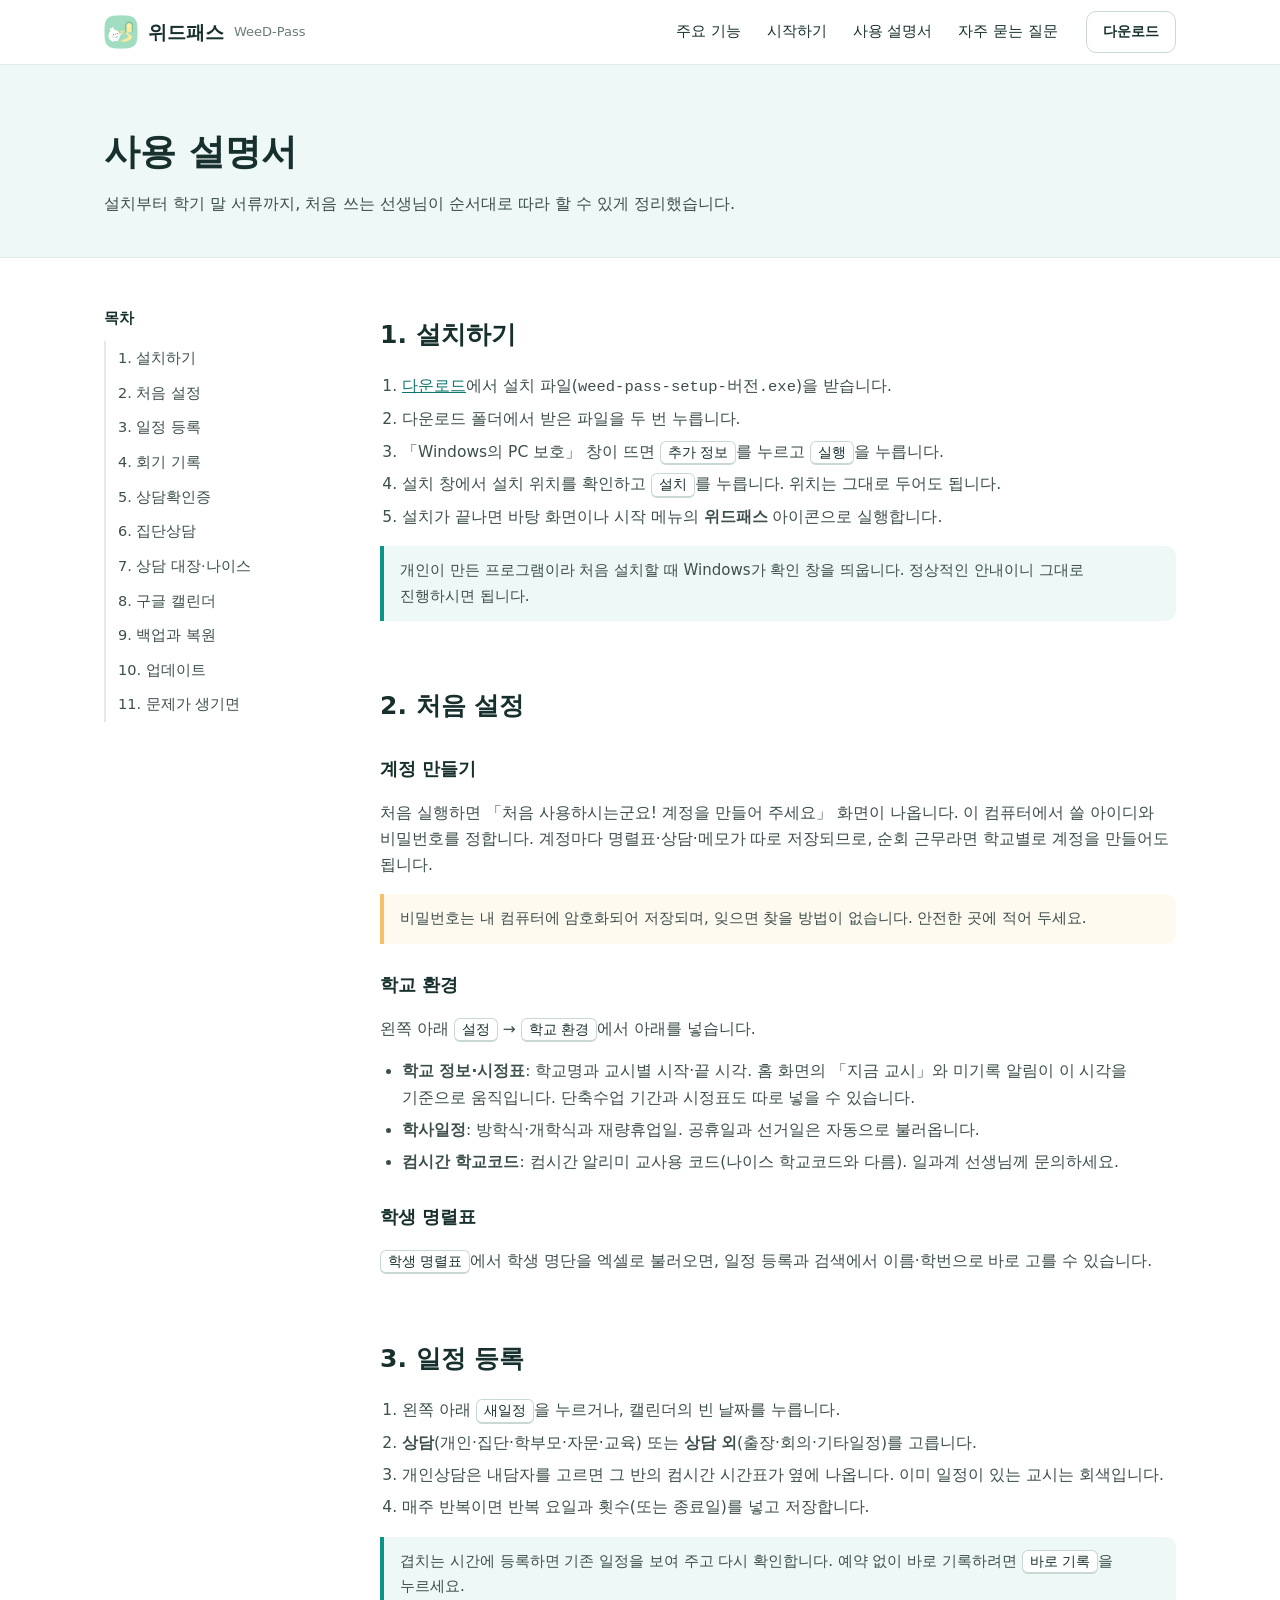
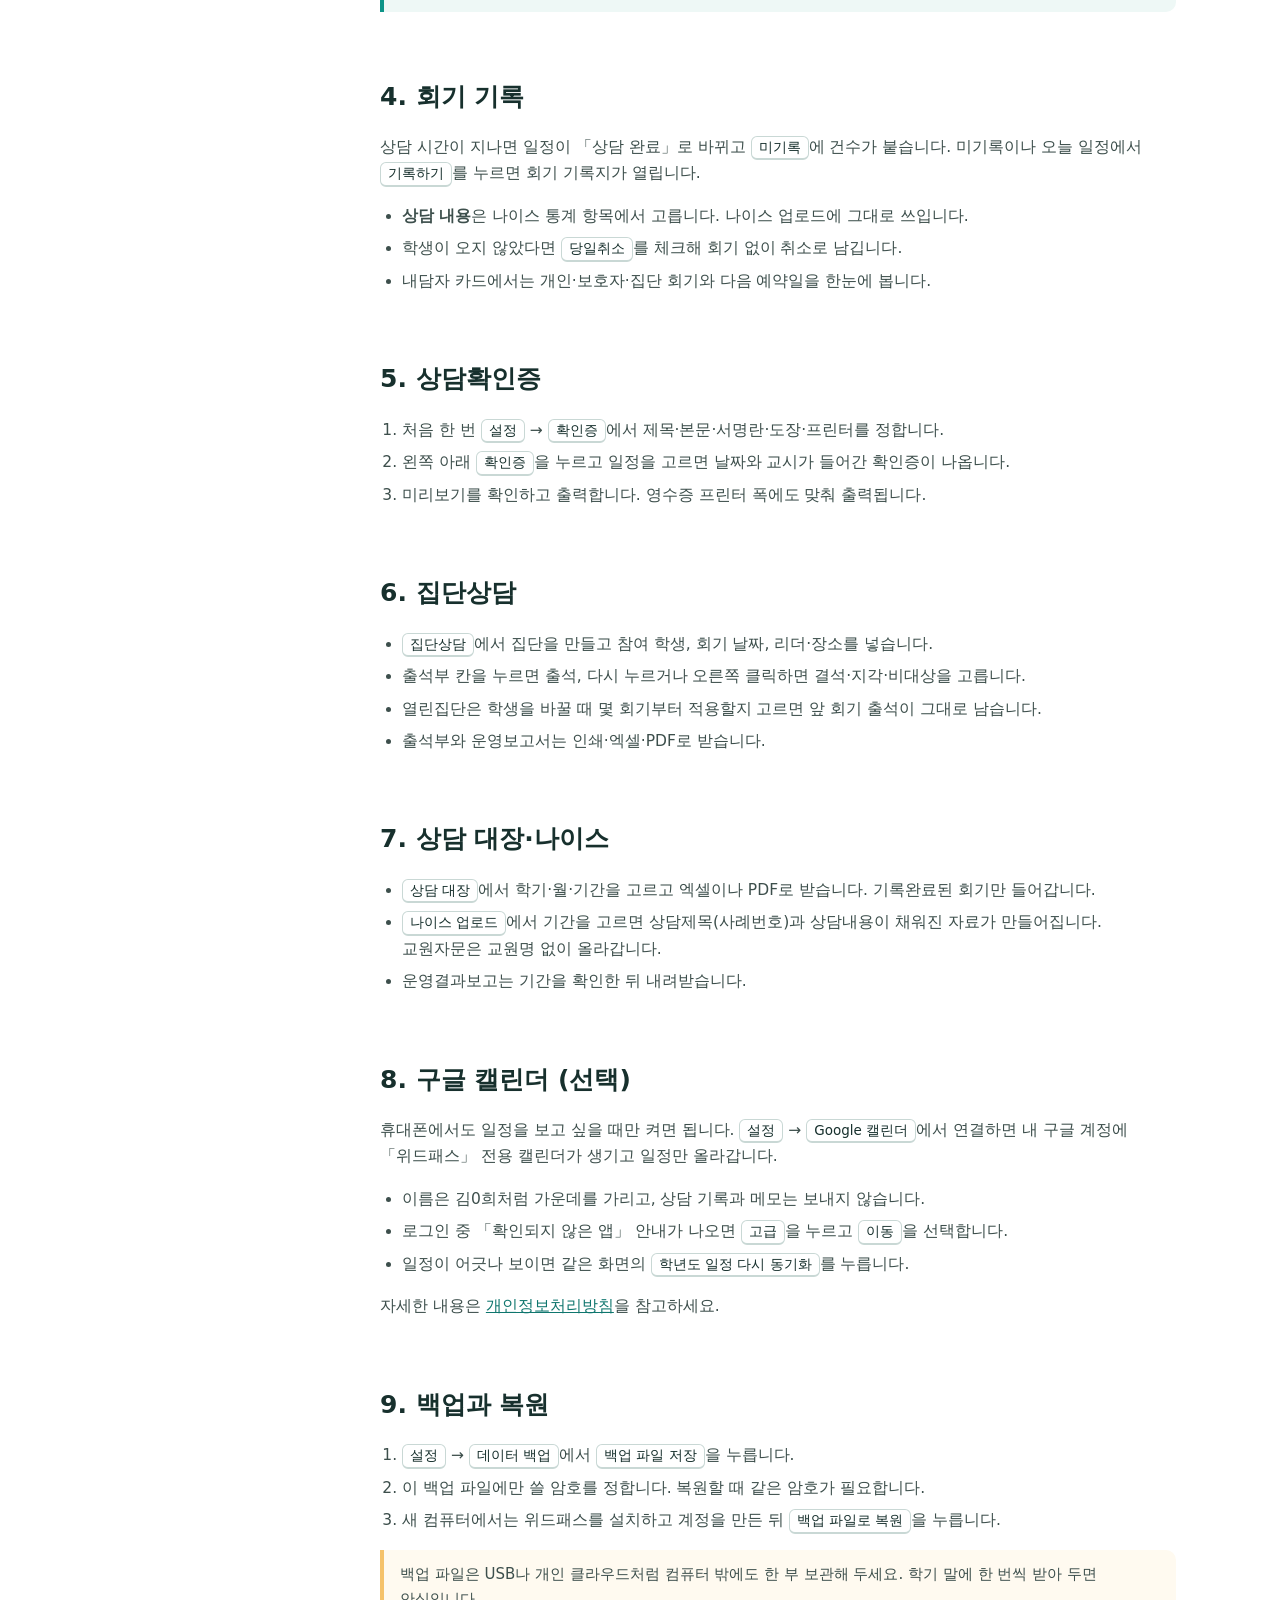
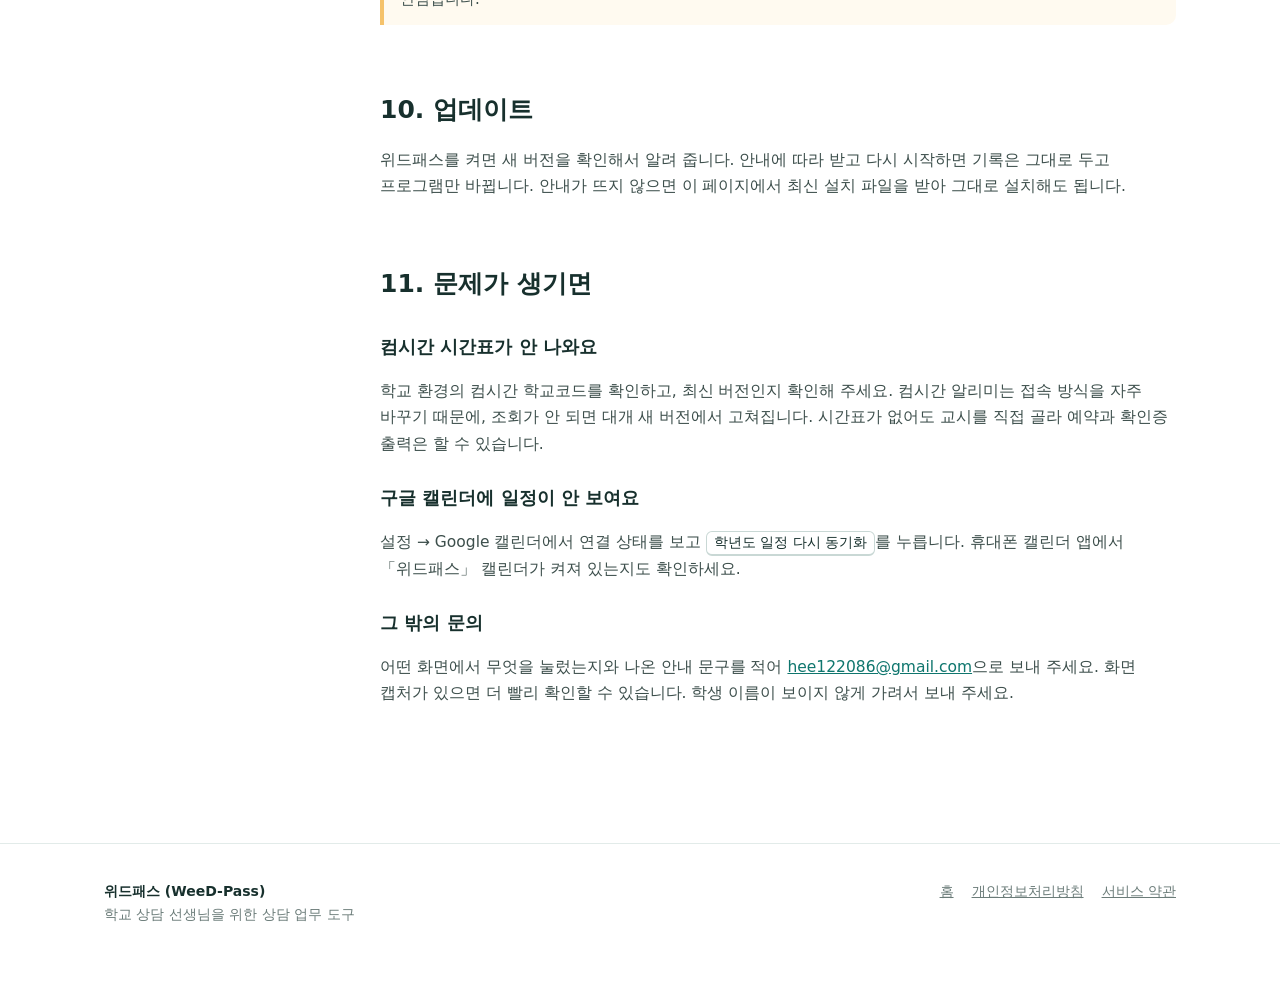
==== guide.html @ ae1d1428 "위드패스 소개 페이지와 사용 설명서 추가 주요 기능 소개, 시작하기, 최신 설치 파일 다운로드, 업데이트 소식, 홍보 문구 복사, 자주 묻는 질문을 담은 소개 페이지와 단계별 사용" ====
<!DOCTYPE html>
<html lang="ko">
  <head>
    <meta charset="utf-8" />
    <meta name="viewport" content="width=device-width, initial-scale=1" />
    <title>사용 설명서 — 위드패스 (WeeD-Pass)</title>
    <meta name="description" content="위드패스 설치, 처음 설정, 일정 등록, 회기 기록, 상담확인증, 집단상담, 상담 대장, 백업 방법을 안내합니다." />
    <link rel="icon" href="assets/icon.png" />
    <link rel="stylesheet" href="site.css" />
  </head>
  <body>
    <header class="nav">
      <div class="wrap">
        <a class="logo" href="index.html"><img src="assets/icon.png" alt="" />위드패스 <small>WeeD-Pass</small></a>
        <nav class="nav-links">
          <a href="index.html#features">주요 기능</a>
          <a href="index.html#start">시작하기</a>
          <a href="guide.html">사용 설명서</a>
          <a href="index.html#faq">자주 묻는 질문</a>
        </nav>
        <a class="btn btn-line btn-sm js-download" href="index.html#start">다운로드</a>
      </div>
    </header>

    <header class="guide-head">
      <div class="wrap">
        <h1>사용 설명서</h1>
        <p>설치부터 학기 말 서류까지, 처음 쓰는 선생님이 순서대로 따라 할 수 있게 정리했습니다.</p>
      </div>
    </header>

    <div class="wrap guide">
      <nav class="toc">
        <b>목차</b>
        <a href="#install">1. 설치하기</a>
        <a href="#setup">2. 처음 설정</a>
        <a href="#schedule">3. 일정 등록</a>
        <a href="#record">4. 회기 기록</a>
        <a href="#slip">5. 상담확인증</a>
        <a href="#group">6. 집단상담</a>
        <a href="#ledger">7. 상담 대장·나이스</a>
        <a href="#google">8. 구글 캘린더</a>
        <a href="#backup">9. 백업과 복원</a>
        <a href="#update">10. 업데이트</a>
        <a href="#trouble">11. 문제가 생기면</a>
      </nav>

      <main class="doc">
        <section id="install">
          <h2>1. 설치하기</h2>
          <ol>
            <li><a href="index.html#start">다운로드</a>에서 설치 파일(<code>weed-pass-setup-버전.exe</code>)을 받습니다.</li>
            <li>다운로드 폴더에서 받은 파일을 두 번 누릅니다.</li>
            <li>「Windows의 PC 보호」 창이 뜨면 <span class="ui">추가 정보</span>를 누르고 <span class="ui">실행</span>을 누릅니다.</li>
            <li>설치 창에서 설치 위치를 확인하고 <span class="ui">설치</span>를 누릅니다. 위치는 그대로 두어도 됩니다.</li>
            <li>설치가 끝나면 바탕 화면이나 시작 메뉴의 <b>위드패스</b> 아이콘으로 실행합니다.</li>
          </ol>
          <div class="tip">개인이 만든 프로그램이라 처음 설치할 때 Windows가 확인 창을 띄웁니다. 정상적인 안내이니 그대로 진행하시면 됩니다.</div>
        </section>

        <section id="setup">
          <h2>2. 처음 설정</h2>
          <h3>계정 만들기</h3>
          <p>처음 실행하면 「처음 사용하시는군요! 계정을 만들어 주세요」 화면이 나옵니다. 이 컴퓨터에서 쓸 아이디와 비밀번호를 정합니다. 계정마다 명렬표·상담·메모가 따로 저장되므로, 순회 근무라면 학교별로 계정을 만들어도 됩니다.</p>
          <div class="tip warn">비밀번호는 내 컴퓨터에 암호화되어 저장되며, 잊으면 찾을 방법이 없습니다. 안전한 곳에 적어 두세요.</div>
          <h3>학교 환경</h3>
          <p>왼쪽 아래 <span class="ui">설정</span> → <span class="ui">학교 환경</span>에서 아래를 넣습니다.</p>
          <ul>
            <li><b>학교 정보·시정표</b>: 학교명과 교시별 시작·끝 시각. 홈 화면의 「지금 교시」와 미기록 알림이 이 시각을 기준으로 움직입니다. 단축수업 기간과 시정표도 따로 넣을 수 있습니다.</li>
            <li><b>학사일정</b>: 방학식·개학식과 재량휴업일. 공휴일과 선거일은 자동으로 불러옵니다.</li>
            <li><b>컴시간 학교코드</b>: 컴시간 알리미 교사용 코드(나이스 학교코드와 다름). 일과계 선생님께 문의하세요.</li>
          </ul>
          <h3>학생 명렬표</h3>
          <p><span class="ui">학생 명렬표</span>에서 학생 명단을 엑셀로 불러오면, 일정 등록과 검색에서 이름·학번으로 바로 고를 수 있습니다.</p>
        </section>

        <section id="schedule">
          <h2>3. 일정 등록</h2>
          <ol>
            <li>왼쪽 아래 <span class="ui">새일정</span>을 누르거나, 캘린더의 빈 날짜를 누릅니다.</li>
            <li><b>상담</b>(개인·집단·학부모·자문·교육) 또는 <b>상담 외</b>(출장·회의·기타일정)를 고릅니다.</li>
            <li>개인상담은 내담자를 고르면 그 반의 컴시간 시간표가 옆에 나옵니다. 이미 일정이 있는 교시는 회색입니다.</li>
            <li>매주 반복이면 반복 요일과 횟수(또는 종료일)를 넣고 저장합니다.</li>
          </ol>
          <div class="tip">겹치는 시간에 등록하면 기존 일정을 보여 주고 다시 확인합니다. 예약 없이 바로 기록하려면 <span class="ui">바로 기록</span>을 누르세요.</div>
        </section>

        <section id="record">
          <h2>4. 회기 기록</h2>
          <p>상담 시간이 지나면 일정이 「상담 완료」로 바뀌고 <span class="ui">미기록</span>에 건수가 붙습니다. 미기록이나 오늘 일정에서 <span class="ui">기록하기</span>를 누르면 회기 기록지가 열립니다.</p>
          <ul>
            <li><b>상담 내용</b>은 나이스 통계 항목에서 고릅니다. 나이스 업로드에 그대로 쓰입니다.</li>
            <li>학생이 오지 않았다면 <span class="ui">당일취소</span>를 체크해 회기 없이 취소로 남깁니다.</li>
            <li>내담자 카드에서는 개인·보호자·집단 회기와 다음 예약일을 한눈에 봅니다.</li>
          </ul>
        </section>

        <section id="slip">
          <h2>5. 상담확인증</h2>
          <ol>
            <li>처음 한 번 <span class="ui">설정</span> → <span class="ui">확인증</span>에서 제목·본문·서명란·도장·프린터를 정합니다.</li>
            <li>왼쪽 아래 <span class="ui">확인증</span>을 누르고 일정을 고르면 날짜와 교시가 들어간 확인증이 나옵니다.</li>
            <li>미리보기를 확인하고 출력합니다. 영수증 프린터 폭에도 맞춰 출력됩니다.</li>
          </ol>
        </section>

        <section id="group">
          <h2>6. 집단상담</h2>
          <ul>
            <li><span class="ui">집단상담</span>에서 집단을 만들고 참여 학생, 회기 날짜, 리더·장소를 넣습니다.</li>
            <li>출석부 칸을 누르면 출석, 다시 누르거나 오른쪽 클릭하면 결석·지각·비대상을 고릅니다.</li>
            <li>열린집단은 학생을 바꿀 때 몇 회기부터 적용할지 고르면 앞 회기 출석이 그대로 남습니다.</li>
            <li>출석부와 운영보고서는 인쇄·엑셀·PDF로 받습니다.</li>
          </ul>
        </section>

        <section id="ledger">
          <h2>7. 상담 대장·나이스</h2>
          <ul>
            <li><span class="ui">상담 대장</span>에서 학기·월·기간을 고르고 엑셀이나 PDF로 받습니다. 기록완료된 회기만 들어갑니다.</li>
            <li><span class="ui">나이스 업로드</span>에서 기간을 고르면 상담제목(사례번호)과 상담내용이 채워진 자료가 만들어집니다. 교원자문은 교원명 없이 올라갑니다.</li>
            <li>운영결과보고는 기간을 확인한 뒤 내려받습니다.</li>
          </ul>
        </section>

        <section id="google">
          <h2>8. 구글 캘린더 (선택)</h2>
          <p>휴대폰에서도 일정을 보고 싶을 때만 켜면 됩니다. <span class="ui">설정</span> → <span class="ui">Google 캘린더</span>에서 연결하면 내 구글 계정에 「위드패스」 전용 캘린더가 생기고 일정만 올라갑니다.</p>
          <ul>
            <li>이름은 김0희처럼 가운데를 가리고, 상담 기록과 메모는 보내지 않습니다.</li>
            <li>로그인 중 「확인되지 않은 앱」 안내가 나오면 <span class="ui">고급</span>을 누르고 <span class="ui">이동</span>을 선택합니다.</li>
            <li>일정이 어긋나 보이면 같은 화면의 <span class="ui">학년도 일정 다시 동기화</span>를 누릅니다.</li>
          </ul>
          <p>자세한 내용은 <a href="privacy.html">개인정보처리방침</a>을 참고하세요.</p>
        </section>

        <section id="backup">
          <h2>9. 백업과 복원</h2>
          <ol>
            <li><span class="ui">설정</span> → <span class="ui">데이터 백업</span>에서 <span class="ui">백업 파일 저장</span>을 누릅니다.</li>
            <li>이 백업 파일에만 쓸 암호를 정합니다. 복원할 때 같은 암호가 필요합니다.</li>
            <li>새 컴퓨터에서는 위드패스를 설치하고 계정을 만든 뒤 <span class="ui">백업 파일로 복원</span>을 누릅니다.</li>
          </ol>
          <div class="tip warn">백업 파일은 USB나 개인 클라우드처럼 컴퓨터 밖에도 한 부 보관해 두세요. 학기 말에 한 번씩 받아 두면 안심입니다.</div>
        </section>

        <section id="update">
          <h2>10. 업데이트</h2>
          <p>위드패스를 켜면 새 버전을 확인해서 알려 줍니다. 안내에 따라 받고 다시 시작하면 기록은 그대로 두고 프로그램만 바뀝니다. 안내가 뜨지 않으면 이 페이지에서 최신 설치 파일을 받아 그대로 설치해도 됩니다.</p>
        </section>

        <section id="trouble">
          <h2>11. 문제가 생기면</h2>
          <h3>컴시간 시간표가 안 나와요</h3>
          <p>학교 환경의 컴시간 학교코드를 확인하고, 최신 버전인지 확인해 주세요. 컴시간 알리미는 접속 방식을 자주 바꾸기 때문에, 조회가 안 되면 대개 새 버전에서 고쳐집니다. 시간표가 없어도 교시를 직접 골라 예약과 확인증 출력은 할 수 있습니다.</p>
          <h3>구글 캘린더에 일정이 안 보여요</h3>
          <p>설정 → Google 캘린더에서 연결 상태를 보고 <span class="ui">학년도 일정 다시 동기화</span>를 누릅니다. 휴대폰 캘린더 앱에서 「위드패스」 캘린더가 켜져 있는지도 확인하세요.</p>
          <h3>그 밖의 문의</h3>
          <p>어떤 화면에서 무엇을 눌렀는지와 나온 안내 문구를 적어 <a href="mailto:hee122086@gmail.com">hee122086@gmail.com</a>으로 보내 주세요. 화면 캡처가 있으면 더 빨리 확인할 수 있습니다. 학생 이름이 보이지 않게 가려서 보내 주세요.</p>
        </section>
      </main>
    </div>

    <footer class="foot">
      <div class="wrap">
        <div><b style="color: var(--ink)">위드패스 (WeeD-Pass)</b><br />학교 상담 선생님을 위한 상담 업무 도구</div>
        <nav>
          <a href="index.html">홈</a>
          <a href="privacy.html">개인정보처리방침</a>
          <a href="terms.html">서비스 약관</a>
        </nav>
      </div>
    </footer>

    <script src="download.js"></script>
  </body>
</html>
---- site.css ----
:root {
  --ink: #17302d;
  --body: #3d4f4c;
  --muted: #6b7c79;
  --line: #e2ebe9;
  --soft: #eef8f6;
  --brand: #0f766e;
  --brand-600: #0d9488;
  --brand-100: #ccfbf1;
  --accent: #f5c26b;
  --radius: 14px;
}

* {
  box-sizing: border-box;
}

html {
  scroll-behavior: smooth;
  scroll-padding-top: 76px;
}

body {
  margin: 0;
  color: var(--body);
  background: #fff;
  font-family: 'Pretendard', 'Malgun Gothic', 'Apple SD Gothic Neo', system-ui, sans-serif;
  line-height: 1.7;
  word-break: keep-all;
  -webkit-font-smoothing: antialiased;
}

img {
  max-width: 100%;
  display: block;
}

a {
  color: var(--brand);
}

.wrap {
  width: 100%;
  max-width: 1120px;
  margin: 0 auto;
  padding: 0 24px;
}

/* 상단 메뉴 */
.nav {
  position: sticky;
  top: 0;
  z-index: 20;
  background: rgba(255, 255, 255, 0.94);
  backdrop-filter: blur(8px);
  border-bottom: 1px solid var(--line);
}

.nav .wrap {
  display: flex;
  align-items: center;
  gap: 28px;
  height: 64px;
}

.logo {
  display: flex;
  align-items: center;
  gap: 10px;
  color: var(--ink);
  font-weight: 800;
  font-size: 19px;
  text-decoration: none;
}

.logo img {
  width: 34px;
  height: 34px;
}

.logo small {
  color: var(--muted);
  font-weight: 500;
  font-size: 13px;
}

.nav-links {
  display: flex;
  gap: 26px;
  margin-left: auto;
}

.nav-links a {
  color: var(--ink);
  font-size: 15px;
  text-decoration: none;
}

.nav-links a:hover {
  color: var(--brand);
}

.btn {
  display: inline-flex;
  align-items: center;
  justify-content: center;
  gap: 8px;
  border-radius: 10px;
  padding: 12px 22px;
  font-weight: 700;
  font-size: 15px;
  text-decoration: none;
  border: 1px solid transparent;
  cursor: pointer;
  font-family: inherit;
}

.btn-primary {
  background: var(--brand);
  color: #fff;
}

.btn-primary:hover {
  background: #0b5f59;
}

.btn-line {
  border-color: #c9d8d5;
  color: var(--ink);
  background: #fff;
}

.btn-line:hover {
  border-color: var(--brand);
  color: var(--brand);
}

.btn-sm {
  padding: 8px 16px;
  font-size: 14px;
}

/* 첫 화면 */
.hero {
  background: linear-gradient(180deg, var(--soft) 0%, #f7fbfa 70%, #fff 100%);
  padding: 72px 0 0;
  overflow: hidden;
}

.hero-grid {
  display: grid;
  grid-template-columns: 1.15fr 1fr;
  gap: 48px;
  align-items: end;
}

.eyebrow {
  margin: 0 0 14px;
  color: var(--brand);
  font-weight: 700;
  font-size: 15px;
}

.hero h1 {
  margin: 0;
  color: var(--ink);
  font-size: 46px;
  line-height: 1.3;
  letter-spacing: -0.02em;
}

.hero-side p {
  margin: 0 0 22px;
  font-size: 17px;
}

.hero-actions {
  display: flex;
  gap: 12px;
  flex-wrap: wrap;
  align-items: center;
}

.hero-note {
  margin: 14px 0 0;
  font-size: 14px;
  color: var(--muted);
}

.hero-shot {
  margin-top: 56px;
}

/* 앱 화면 그림 */
.window {
  background: #fff;
  border: 1px solid #d5e2df;
  border-radius: 14px 14px 0 0;
  box-shadow: 0 30px 60px -30px rgba(15, 118, 110, 0.35);
  overflow: hidden;
  font-size: 12px;
  color: #374151;
  line-height: 1.45;
}

.window.rounded {
  border-radius: 14px;
}

.titlebar {
  display: flex;
  align-items: center;
  gap: 8px;
  height: 30px;
  padding: 0 12px;
  border-bottom: 1px solid #edf2f1;
  color: #6b7280;
  font-size: 11px;
}

.titlebar img {
  width: 14px;
  height: 14px;
}

.titlebar .dots {
  margin-left: auto;
  letter-spacing: 10px;
}

.app {
  display: grid;
  grid-template-columns: 150px 1fr;
  min-height: 420px;
}

.app.compact {
  grid-template-columns: 1fr;
  min-height: 0;
}

.side {
  background: #f8fbfb;
  border-right: 1px solid #edf2f1;
  padding: 12px 10px;
}

.side .brand {
  display: flex;
  align-items: center;
  gap: 6px;
  margin-bottom: 14px;
  font-weight: 800;
  color: var(--brand);
  font-size: 13px;
}

.side .brand img {
  width: 20px;
  height: 20px;
}

.side .item {
  padding: 6px 8px;
  border-radius: 7px;
  margin-bottom: 2px;
  color: #4b5563;
}

.side .item.on {
  background: var(--brand-600);
  color: #fff;
  font-weight: 700;
}

.side .sep {
  height: 1px;
  background: #e5eceb;
  margin: 10px 4px;
}

.side .quick {
  display: grid;
  grid-template-columns: 1fr 1fr;
  gap: 5px;
}

.side .quick span {
  border: 1px solid #d9e6e3;
  background: #fff;
  border-radius: 7px;
  padding: 5px 0;
  text-align: center;
  font-size: 11px;
}

.main {
  padding: 14px 16px;
  background: #fcfefe;
}

.banner {
  display: flex;
  align-items: center;
  justify-content: space-between;
  gap: 12px;
  background: linear-gradient(90deg, #0f766e, #14b8a6);
  color: #fff;
  border-radius: 10px;
  padding: 12px 16px;
  margin-bottom: 12px;
}

.banner b {
  font-size: 15px;
}

.banner .now {
  background: rgba(255, 255, 255, 0.18);
  border-radius: 8px;
  padding: 6px 10px;
  text-align: right;
  font-size: 11px;
}

.banner .now strong {
  display: block;
  font-size: 15px;
}

.cols {
  display: grid;
  grid-template-columns: 1.6fr 1fr;
  gap: 12px;
}

.card {
  background: #fff;
  border: 1px solid #e6eeec;
  border-radius: 10px;
  padding: 10px 12px;
}

.card h4 {
  margin: 0 0 8px;
  font-size: 12px;
  color: #1f2937;
  display: flex;
  justify-content: space-between;
  align-items: center;
}

.card h4 small {
  color: #9ca3af;
  font-weight: 500;
}

.cal {
  display: grid;
  grid-template-columns: repeat(7, 1fr);
  border-top: 1px solid #eef2f1;
  border-left: 1px solid #eef2f1;
}

.cal div {
  border-right: 1px solid #eef2f1;
  border-bottom: 1px solid #eef2f1;
  min-height: 46px;
  padding: 3px 4px;
  font-size: 10px;
}

.cal .head {
  min-height: 0;
  text-align: center;
  color: #6b7280;
  background: #f8fbfb;
}

.cal .sun {
  color: #dc2626;
}

.cal .sat {
  color: #2563eb;
}

.cal .today {
  background: #f0fdfa;
  outline: 2px solid var(--brand-600);
  outline-offset: -2px;
}

.cal .ev {
  display: block;
  margin-top: 2px;
  white-space: nowrap;
  overflow: hidden;
  text-overflow: ellipsis;
  font-size: 9.5px;
}

.dot {
  display: inline-block;
  width: 6px;
  height: 6px;
  border-radius: 50%;
  margin-right: 3px;
  vertical-align: middle;
}

.d-ind {
  background: #0d9488;
}

.d-grp {
  background: #8b5cf6;
}

.d-par {
  background: #f59e0b;
}

.d-con {
  background: #3b82f6;
}

.d-etc {
  background: #9ca3af;
}

.list {
  list-style: none;
  margin: 0;
  padding: 0;
}

.list li {
  display: flex;
  align-items: center;
  gap: 8px;
  padding: 7px 0;
  border-bottom: 1px dashed #edf2f1;
}

.list li:last-child {
  border-bottom: 0;
}

.list .time {
  width: 44px;
  color: #6b7280;
  font-variant-numeric: tabular-nums;
}

.tag {
  margin-left: auto;
  border-radius: 999px;
  padding: 1px 8px;
  font-size: 10px;
  border: 1px solid;
}

.tag.done {
  color: #0f766e;
  border-color: #99f6e4;
  background: #f0fdfa;
}

.tag.todo {
  color: #b45309;
  border-color: #fde68a;
  background: #fffbeb;
}

.tag.plan {
  color: #6b7280;
  border-color: #e5e7eb;
}

.chips {
  display: flex;
  gap: 5px;
  flex-wrap: wrap;
  margin-bottom: 8px;
}

.chips span {
  border: 1px solid #e3ebe9;
  border-radius: 999px;
  padding: 1px 8px;
  font-size: 10px;
  background: #fff;
}

/* 기록·대장 그림 */
.table {
  width: 100%;
  border-collapse: collapse;
  font-size: 11px;
}

.table th,
.table td {
  border-bottom: 1px solid #eef2f1;
  padding: 6px 6px;
  text-align: left;
  white-space: nowrap;
}

.table th {
  color: #6b7280;
  font-weight: 600;
  background: #f8fbfb;
}

.field {
  margin-bottom: 8px;
}

.field label {
  display: block;
  color: #6b7280;
  font-size: 10.5px;
  margin-bottom: 2px;
}

.field div {
  border: 1px solid #e3ebe9;
  border-radius: 7px;
  padding: 5px 8px;
  background: #fff;
}

.field .tall {
  min-height: 62px;
  color: #9ca3af;
}

.timeline {
  border-left: 2px solid #ccfbf1;
  margin-left: 6px;
  padding-left: 12px;
}

.timeline div {
  position: relative;
  margin-bottom: 10px;
}

.timeline div::before {
  content: '';
  position: absolute;
  left: -18px;
  top: 4px;
  width: 9px;
  height: 9px;
  border-radius: 50%;
  background: var(--brand-600);
  border: 2px solid #fff;
}

.timeline b {
  display: block;
  font-size: 11px;
}

.timeline span {
  color: #6b7280;
  font-size: 10.5px;
}

/* 확인증 그림 */
.slip {
  background: #fff;
  border: 1px solid #e5e7eb;
  border-radius: 6px;
  padding: 14px 16px;
  font-size: 11px;
  box-shadow: 0 10px 24px -16px rgba(0, 0, 0, 0.25);
}

.slip h5 {
  margin: 0 0 10px;
  text-align: center;
  font-size: 14px;
  letter-spacing: 0.3em;
}

.slip .box {
  border: 1.5px solid #111827;
  padding: 10px;
  text-align: center;
  margin-bottom: 10px;
}

.slip .sign {
  display: flex;
  justify-content: space-between;
  color: #6b7280;
}

.tt {
  display: grid;
  grid-template-columns: 30px repeat(5, 1fr);
  gap: 3px;
  font-size: 10px;
  text-align: center;
}

.tt div {
  border-radius: 5px;
  padding: 5px 2px;
  background: #f8fbfb;
  border: 1px solid #eef2f1;
}

.tt .h {
  background: transparent;
  border: 0;
  color: #6b7280;
}

.tt .busy {
  background: #e5e7eb;
  color: #9ca3af;
}

.tt .pick {
  background: var(--brand-600);
  border-color: var(--brand-600);
  color: #fff;
  font-weight: 700;
}

/* 출석부 그림 */
.att {
  display: grid;
  grid-template-columns: 70px repeat(6, 1fr);
  gap: 3px;
  font-size: 10.5px;
  text-align: center;
}

.att div {
  padding: 5px 0;
  border-radius: 5px;
}

.att .n {
  text-align: left;
  padding-left: 4px;
}

.att .hd {
  color: #6b7280;
}

.att .o {
  background: #ede9fe;
  color: #6d28d9;
  font-weight: 700;
}

.att .x {
  background: #fee2e2;
  color: #b91c1c;
}

.att .l {
  background: #fef3c7;
  color: #b45309;
}

.att .e {
  background: #f3f4f6;
  color: #9ca3af;
}

/* 섹션 */
.section {
  padding: 96px 0;
}

.section.alt {
  background: #f7fbfa;
}

.section-head {
  display: grid;
  grid-template-columns: 1.1fr 1fr;
  gap: 40px;
  align-items: end;
  margin-bottom: 56px;
}

.section-head h2 {
  margin: 0;
  color: var(--ink);
  font-size: 34px;
  line-height: 1.35;
  letter-spacing: -0.02em;
}

.section-head p {
  margin: 0;
  font-size: 16px;
  justify-self: end;
  max-width: 420px;
}

.feature {
  display: grid;
  grid-template-columns: 1fr 1.25fr;
  gap: 56px;
  align-items: center;
  margin-bottom: 96px;
}

.feature:last-child {
  margin-bottom: 0;
}

.feature.flip > :first-child {
  order: 2;
}

.feature h3 {
  margin: 0 0 14px;
  color: var(--ink);
  font-size: 26px;
  line-height: 1.4;
  letter-spacing: -0.01em;
}

.feature .kicker {
  display: inline-block;
  margin-bottom: 12px;
  color: var(--brand);
  font-weight: 700;
  font-size: 14px;
}

.feature p {
  margin: 0 0 18px;
  font-size: 16px;
}

.checks {
  list-style: none;
  margin: 0;
  padding: 0;
}

.checks li {
  position: relative;
  padding-left: 26px;
  margin-bottom: 8px;
  font-size: 15px;
}

.checks li::before {
  content: '';
  position: absolute;
  left: 0;
  top: 7px;
  width: 16px;
  height: 16px;
  border-radius: 50%;
  background: var(--brand-100)
    url("data:image/svg+xml,%3Csvg xmlns='http://www.w3.org/2000/svg' viewBox='0 0 16 16'%3E%3Cpath d='M4 8.2l2.6 2.6L12 5.4' fill='none' stroke='%230f766e' stroke-width='2' stroke-linecap='round' stroke-linejoin='round'/%3E%3C/svg%3E")
    center / 12px no-repeat;
}

.mini-grid {
  display: grid;
  grid-template-columns: repeat(3, 1fr);
  gap: 18px;
}

.mini {
  border: 1px solid var(--line);
  border-radius: var(--radius);
  padding: 22px;
  background: #fff;
}

.mini .ico {
  width: 40px;
  height: 40px;
  border-radius: 10px;
  background: var(--soft);
  color: var(--brand);
  display: grid;
  place-items: center;
  font-size: 20px;
  margin-bottom: 14px;
}

.mini h4 {
  margin: 0 0 6px;
  color: var(--ink);
  font-size: 17px;
}

.mini p {
  margin: 0;
  font-size: 14.5px;
}

/* 시작하기 */
.steps {
  display: grid;
  grid-template-columns: repeat(3, 1fr);
  gap: 18px;
  counter-reset: step;
}

.step {
  border: 1px solid var(--line);
  border-radius: var(--radius);
  padding: 26px 24px;
  background: #fff;
}

.step::before {
  counter-increment: step;
  content: counter(step);
  display: grid;
  place-items: center;
  width: 34px;
  height: 34px;
  border-radius: 50%;
  background: var(--brand);
  color: #fff;
  font-weight: 800;
  margin-bottom: 14px;
}

.step h4 {
  margin: 0 0 8px;
  color: var(--ink);
  font-size: 18px;
}

.step p {
  margin: 0;
  font-size: 15px;
}

.download-box {
  margin-top: 28px;
  border-radius: var(--radius);
  background: var(--ink);
  color: #d6e5e2;
  padding: 30px 32px;
  display: flex;
  align-items: center;
  gap: 24px;
  flex-wrap: wrap;
}

.download-box h3 {
  margin: 0 0 4px;
  color: #fff;
  font-size: 22px;
}

.download-box p {
  margin: 0;
  font-size: 14.5px;
}

.download-box .btn {
  margin-left: auto;
}

.download-box .btn-primary {
  background: var(--accent);
  color: var(--ink);
}

.download-box .btn-primary:hover {
  background: #f0b44a;
}

/* 업데이트 소식 */
.news {
  display: grid;
  grid-template-columns: repeat(3, 1fr);
  gap: 18px;
}

.news article {
  border: 1px solid var(--line);
  border-radius: var(--radius);
  padding: 22px;
  background: #fff;
}

.news .ver {
  color: var(--brand);
  font-weight: 800;
}

.news time {
  margin-left: 8px;
  color: var(--muted);
  font-size: 13px;
}

.news ul {
  margin: 10px 0 0;
  padding-left: 18px;
  font-size: 14.5px;
}

/* 소개하기 */
.share {
  display: grid;
  grid-template-columns: 1fr 1fr;
  gap: 24px;
  align-items: stretch;
}

.share-card {
  border: 1px solid var(--line);
  border-radius: var(--radius);
  padding: 24px;
  background: #fff;
}

.share-card h4 {
  margin: 0 0 10px;
  color: var(--ink);
  font-size: 18px;
}

.share-text {
  white-space: pre-line;
  background: #f7fbfa;
  border: 1px solid var(--line);
  border-radius: 10px;
  padding: 14px 16px;
  font-size: 14.5px;
  margin-bottom: 14px;
}

.link-row {
  display: flex;
  gap: 8px;
}

.link-row input {
  flex: 1;
  min-width: 0;
  border: 1px solid #c9d8d5;
  border-radius: 10px;
  padding: 10px 12px;
  font: inherit;
  font-size: 14px;
  color: var(--ink);
}

.copied {
  color: var(--brand);
  font-size: 13px;
  min-height: 20px;
  margin-top: 6px;
}

/* 자주 묻는 질문 */
.faq details {
  border-bottom: 1px solid var(--line);
  padding: 18px 4px;
}

.faq summary {
  cursor: pointer;
  color: var(--ink);
  font-weight: 700;
  font-size: 16.5px;
  list-style: none;
}

.faq summary::-webkit-details-marker {
  display: none;
}

.faq summary::after {
  content: '+';
  float: right;
  color: var(--brand);
  font-size: 22px;
  line-height: 1;
}

.faq details[open] summary::after {
  content: '–';
}

.faq details p {
  margin: 12px 0 0;
  font-size: 15px;
}

/* 아래 */
.foot {
  border-top: 1px solid var(--line);
  padding: 36px 0 56px;
  color: var(--muted);
  font-size: 14px;
}

.foot .wrap {
  display: flex;
  justify-content: space-between;
  gap: 20px;
  flex-wrap: wrap;
}

.foot nav {
  display: flex;
  gap: 18px;
  flex-wrap: wrap;
}

.foot a {
  color: var(--muted);
}

/* 사용 설명서 */
.guide-head {
  background: var(--soft);
  border-bottom: 1px solid var(--line);
  padding: 56px 0 40px;
}

.guide-head h1 {
  margin: 0 0 8px;
  color: var(--ink);
  font-size: 36px;
}

.guide-head p {
  margin: 0;
  font-size: 16px;
}

.guide {
  display: grid;
  grid-template-columns: 220px 1fr;
  gap: 56px;
  padding-top: 48px;
  padding-bottom: 80px;
}

.toc {
  position: sticky;
  top: 88px;
  align-self: start;
  font-size: 14.5px;
}

.toc b {
  display: block;
  color: var(--ink);
  margin-bottom: 10px;
}

.toc a {
  display: block;
  padding: 5px 0 5px 12px;
  border-left: 2px solid var(--line);
  color: var(--body);
  text-decoration: none;
}

.toc a:hover {
  border-left-color: var(--brand);
  color: var(--brand);
}

.doc h2 {
  margin: 0 0 14px;
  padding-top: 8px;
  color: var(--ink);
  font-size: 25px;
}

.doc h3 {
  margin: 26px 0 8px;
  color: var(--ink);
  font-size: 18px;
}

.doc section {
  margin-bottom: 56px;
}

.doc p,
.doc li {
  font-size: 15.5px;
}

.doc ol,
.doc ul {
  padding-left: 22px;
}

.doc li {
  margin-bottom: 6px;
}

.tip {
  border-left: 4px solid var(--brand-600);
  background: var(--soft);
  border-radius: 0 10px 10px 0;
  padding: 12px 16px;
  margin: 14px 0;
  font-size: 15px;
}

.tip.warn {
  border-left-color: var(--accent);
  background: #fffaf0;
}

kbd,
.ui {
  display: inline-block;
  border: 1px solid #c9d8d5;
  border-bottom-width: 2px;
  border-radius: 6px;
  padding: 0 7px;
  font-size: 13.5px;
  font-family: inherit;
  color: var(--ink);
  background: #fff;
  line-height: 1.6;
}

@media (max-width: 900px) {
  .hero-grid,
  .section-head,
  .feature,
  .share,
  .guide {
    grid-template-columns: 1fr;
  }

  .feature.flip > :first-child {
    order: 0;
  }

  .section-head p {
    justify-self: start;
  }

  .mini-grid,
  .steps,
  .news {
    grid-template-columns: 1fr;
  }

  .hero h1 {
    font-size: 34px;
  }

  .section-head h2 {
    font-size: 28px;
  }

  .nav-links {
    display: none;
  }

  .nav .btn {
    margin-left: auto;
  }

  .app {
    grid-template-columns: 1fr;
  }

  .side {
    display: none;
  }

  .cols {
    grid-template-columns: 1fr;
  }

  .toc {
    position: static;
  }
}
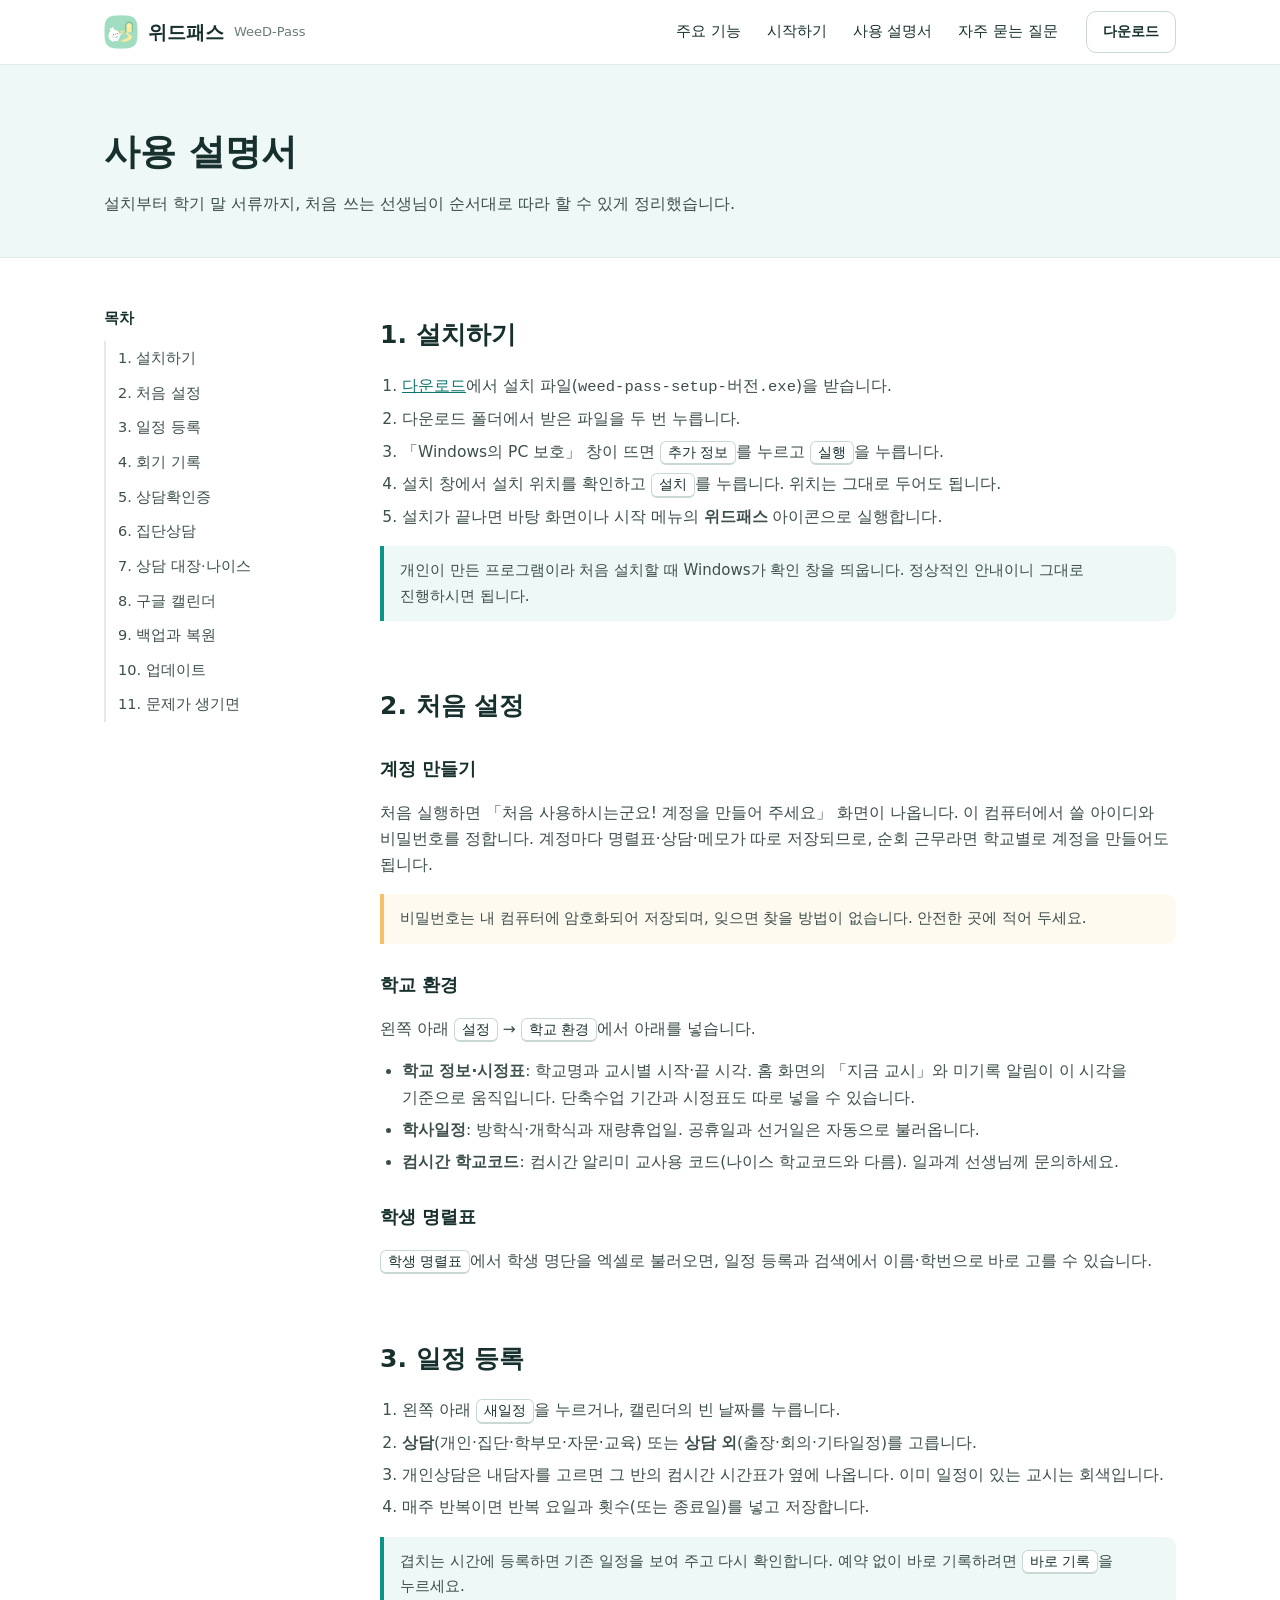
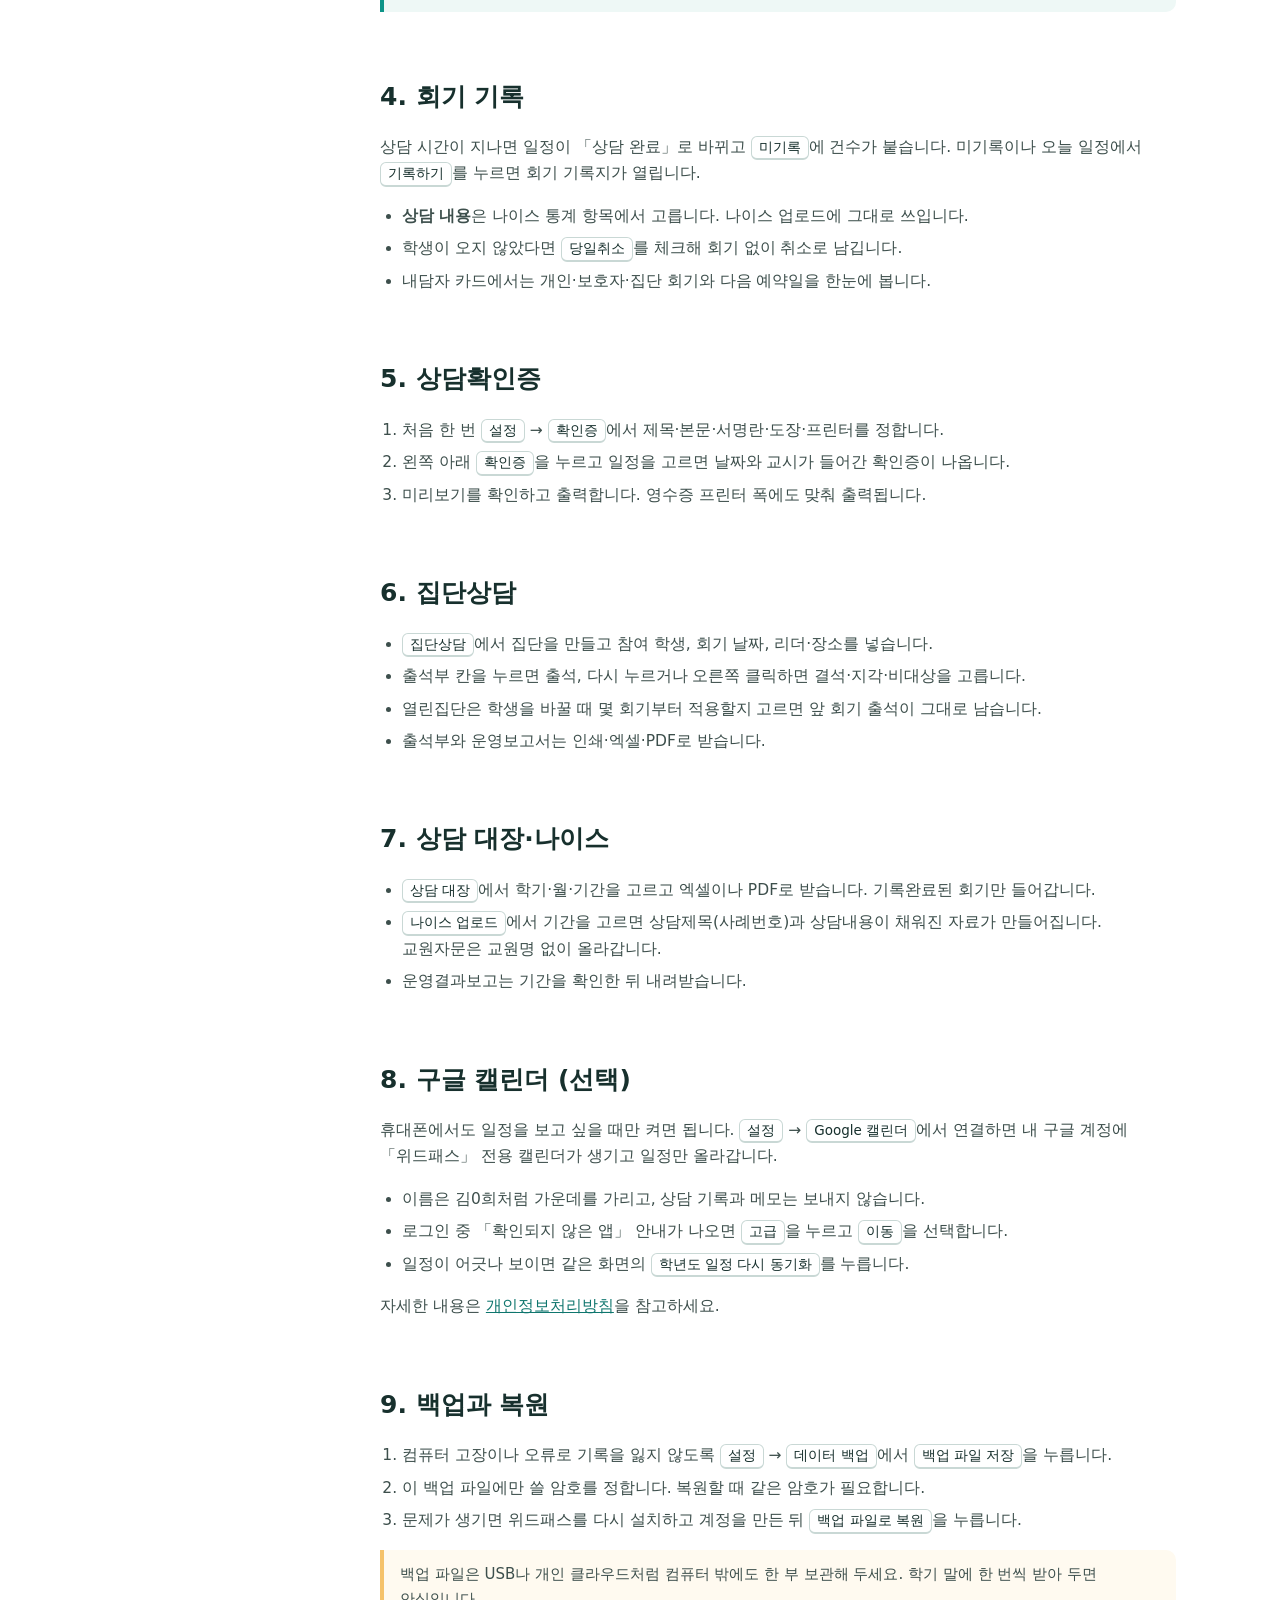
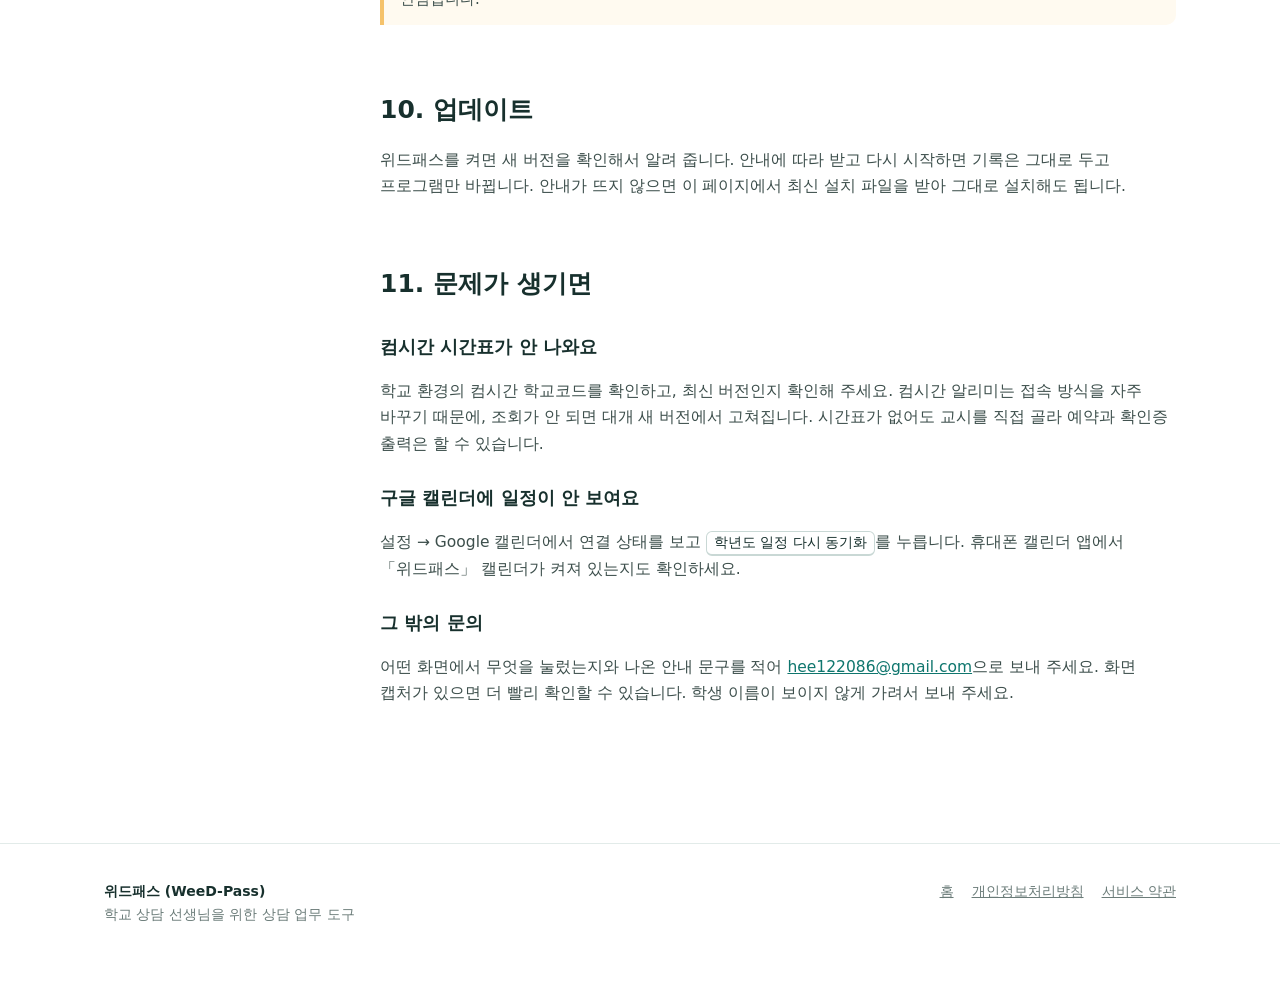
==== commit c608ebf1: "백업 안내를 데이터 유실 방지 중심으로 고침" ====
--- a/guide.html
+++ b/guide.html
@@ -137,9 +137,9 @@
         <section id="backup">
           <h2>9. 백업과 복원</h2>
           <ol>
-            <li><span class="ui">설정</span> → <span class="ui">데이터 백업</span>에서 <span class="ui">백업 파일 저장</span>을 누릅니다.</li>
+            <li>컴퓨터 고장이나 오류로 기록을 잃지 않도록 <span class="ui">설정</span> → <span class="ui">데이터 백업</span>에서 <span class="ui">백업 파일 저장</span>을 누릅니다.</li>
             <li>이 백업 파일에만 쓸 암호를 정합니다. 복원할 때 같은 암호가 필요합니다.</li>
-            <li>새 컴퓨터에서는 위드패스를 설치하고 계정을 만든 뒤 <span class="ui">백업 파일로 복원</span>을 누릅니다.</li>
+            <li>문제가 생기면 위드패스를 다시 설치하고 계정을 만든 뒤 <span class="ui">백업 파일로 복원</span>을 누릅니다.</li>
           </ol>
           <div class="tip warn">백업 파일은 USB나 개인 클라우드처럼 컴퓨터 밖에도 한 부 보관해 두세요. 학기 말에 한 번씩 받아 두면 안심입니다.</div>
         </section>
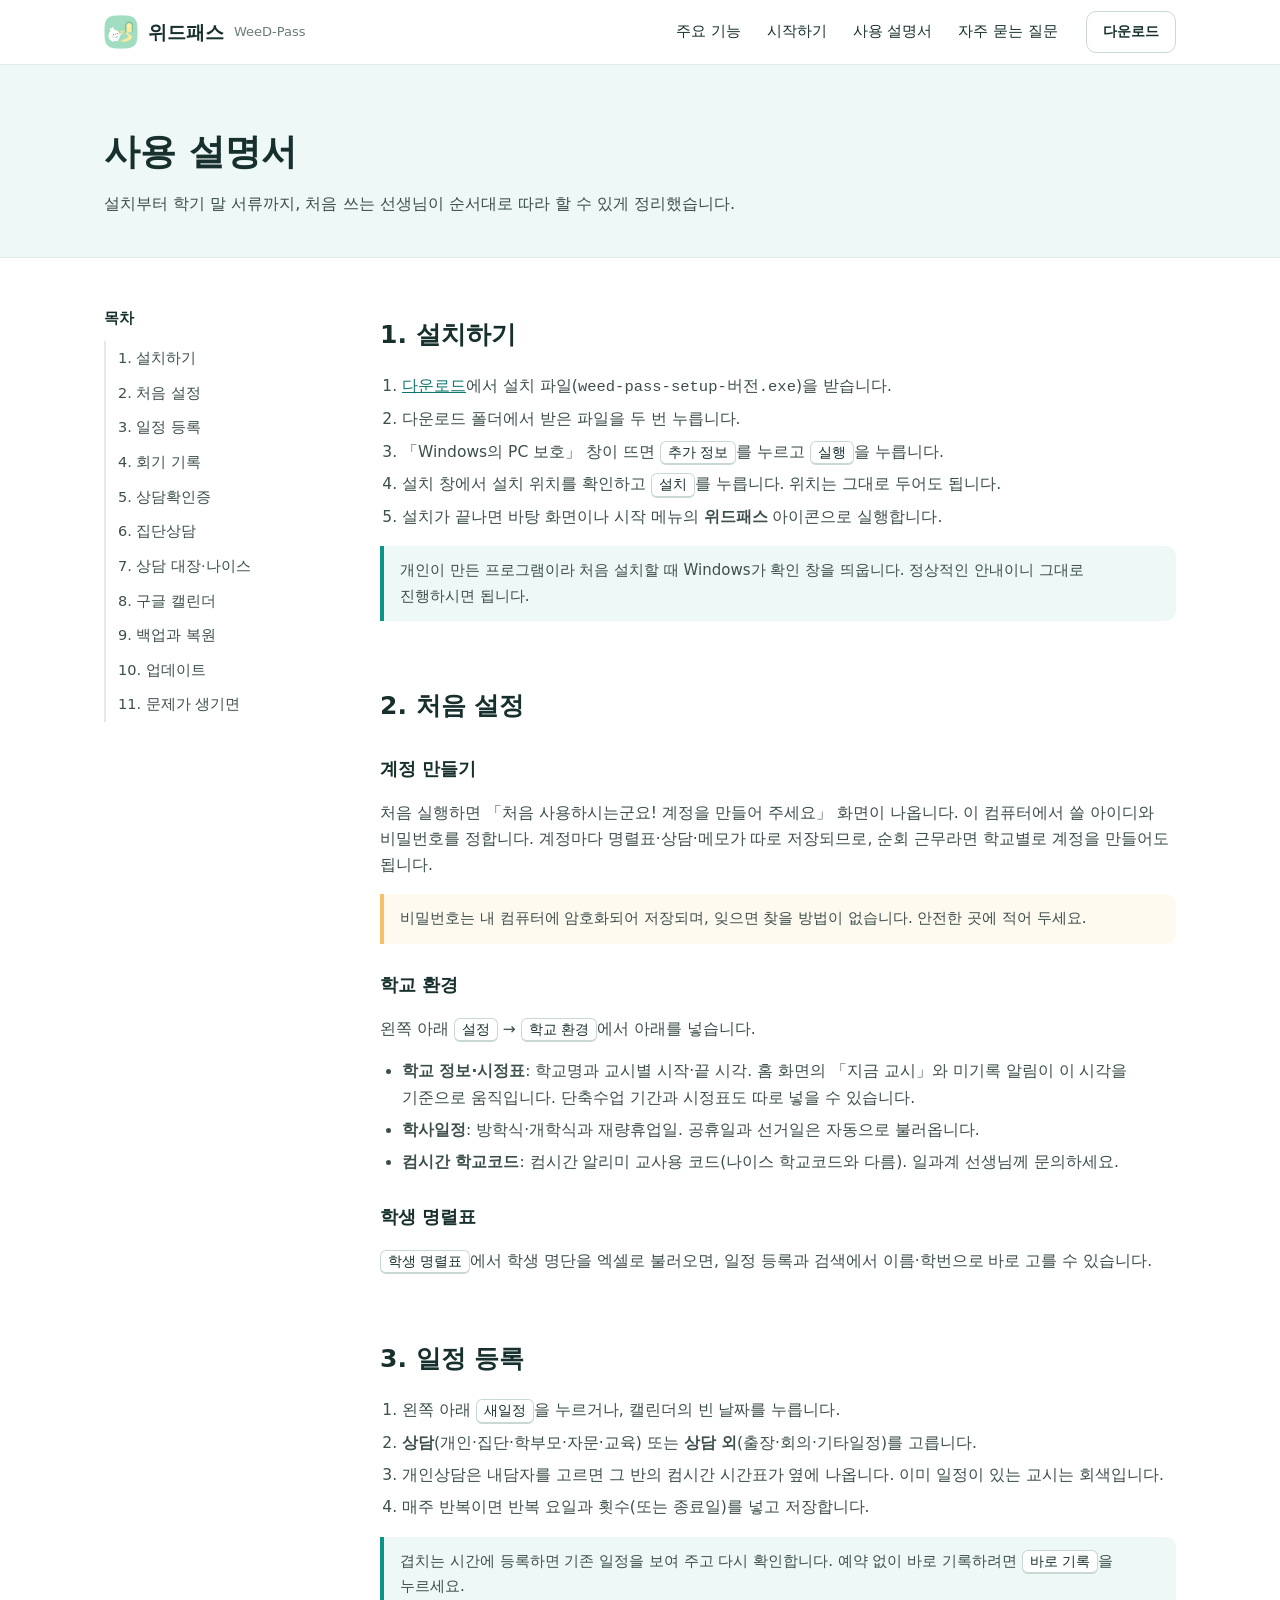
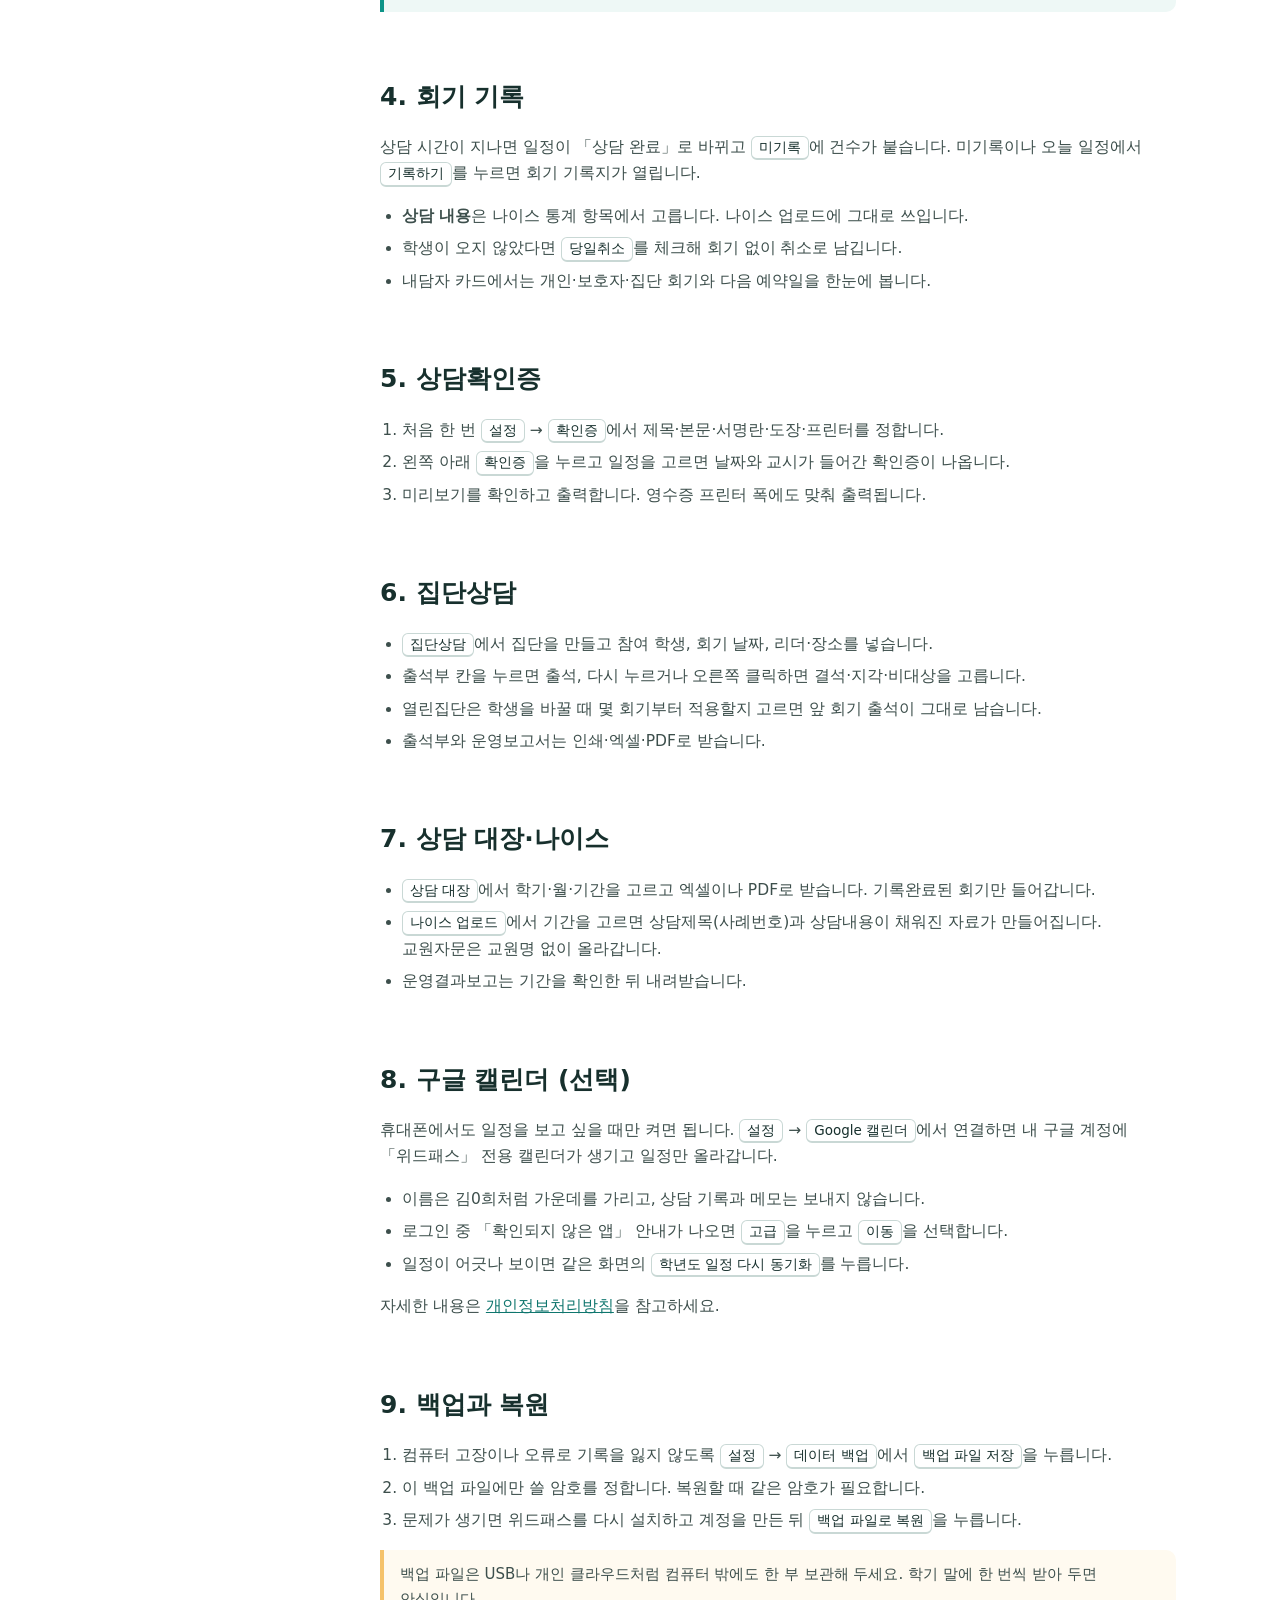
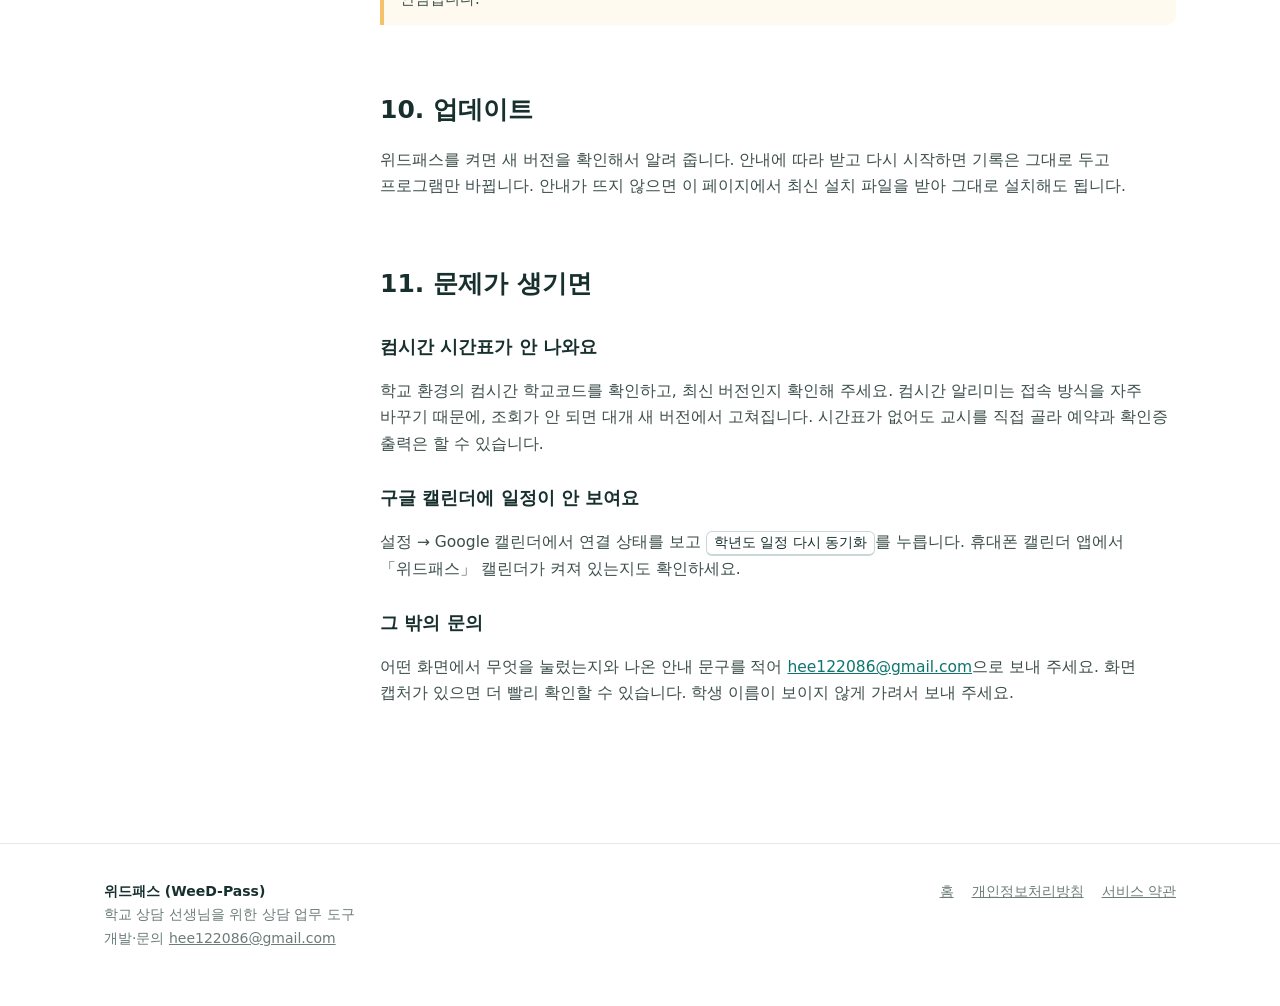
==== commit 957e734b: "소개 페이지 갱신" ====
--- a/guide.html
+++ b/guide.html
@@ -163,7 +163,7 @@
 
     <footer class="foot">
       <div class="wrap">
-        <div><b style="color: var(--ink)">위드패스 (WeeD-Pass)</b><br />학교 상담 선생님을 위한 상담 업무 도구</div>
+        <div><b style="color: var(--ink)">위드패스 (WeeD-Pass)</b><br />학교 상담 선생님을 위한 상담 업무 도구<br /><span class="js-developer">개발·문의 <a href="mailto:hee122086@gmail.com">hee122086@gmail.com</a></span></div>
         <nav>
           <a href="index.html">홈</a>
           <a href="privacy.html">개인정보처리방침</a>
--- a/site.css
+++ b/site.css
@@ -191,6 +191,13 @@
   margin-top: 56px;
 }
 
+.shot-note {
+  margin: 12px 0 0;
+  font-size: 13px;
+  color: var(--muted);
+  text-align: center;
+}
+
 /* 앱 화면 그림 */
 .window {
   background: #fff;
